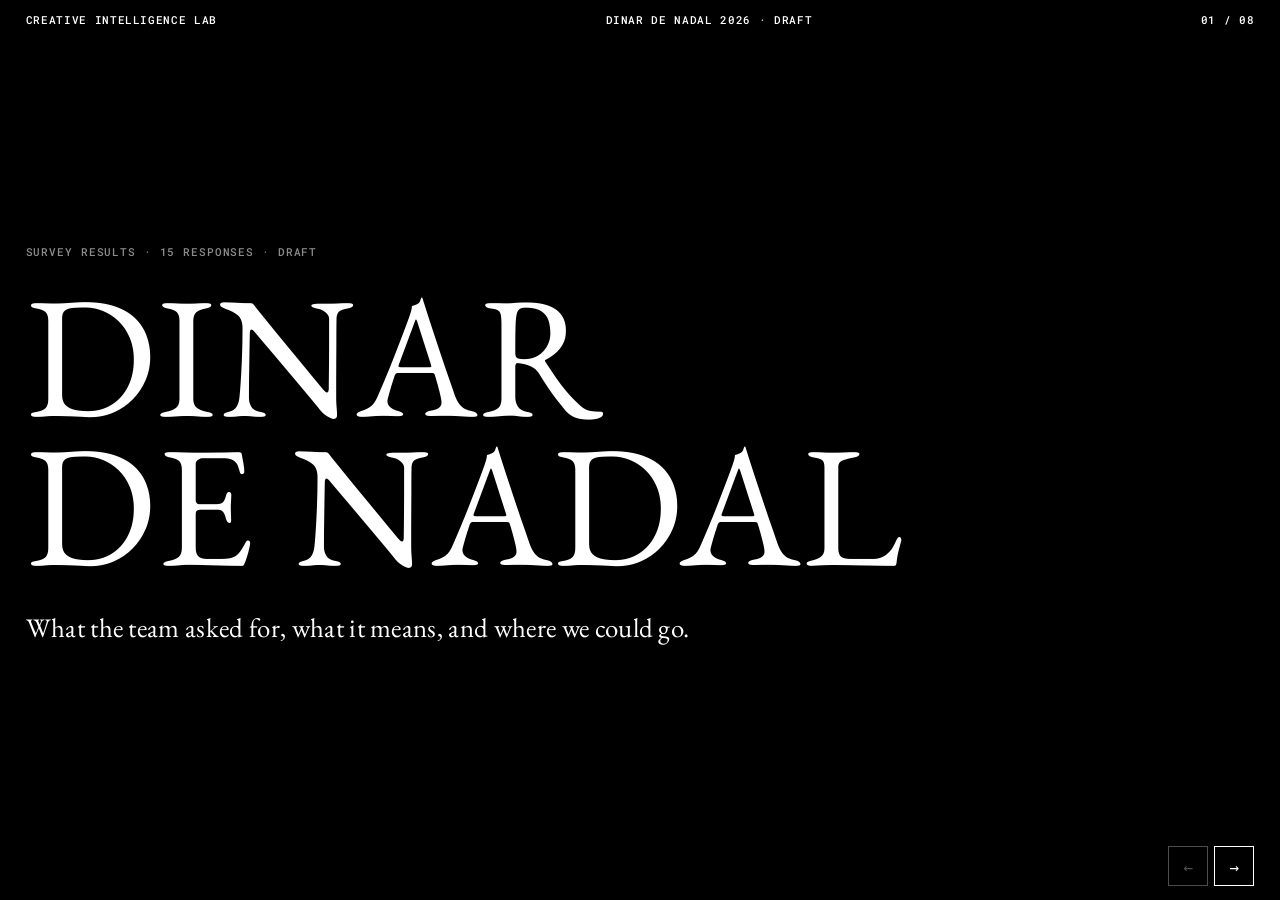
==== docs/index.html @ d39cf4d4 "Add survey pipeline and Christmas lunch deck - pipeline/process.py turns the form export into anonym" ====
<!doctype html>
<html lang="en">
<head>
  <meta charset="utf-8">
  <meta name="viewport" content="width=device-width, initial-scale=1">
  <title>Dinar de Nadal 2026</title>
  <meta name="description" content="Creative Intelligence Lab — Christmas lunch survey results and restaurant shortlist (draft).">
  <meta name="robots" content="noindex">
  <link rel="preconnect" href="https://fonts.googleapis.com">
  <link rel="preconnect" href="https://fonts.gstatic.com" crossorigin>
  <link href="https://fonts.googleapis.com/css2?family=EB+Garamond:ital,wght@0,400;0,500;1,400&family=Roboto+Mono:wght@400;500&display=swap" rel="stylesheet">
  <link rel="stylesheet" href="style.css">
</head>
<body>
  <!-- Intro: modelled on the lab website's loader — dive into a letter, tile burst, window opens -->
  <div id="intro" aria-hidden="true">
    <div class="intro-text"><p>CREATIVE<br>INTELL<span class="intro-stem">I</span>GENCE<br>LAB</p></div>
    <div class="intro-gallery">
      <i>03</i><i>XII</i><i>15</i><i>€</i><i></i><i>BCN</i><i>20</i><i></i><i>CIL</i><i>26</i><i>◯</i><i>✳</i>
    </div>
  </div>

  <header class="bar">
    <span>Creative Intelligence Lab</span>
    <span class="bar-mid">Dinar de Nadal 2026 · Draft</span>
    <span id="counter">01 / 01</span>
  </header>

  <main id="deck" aria-live="polite"></main>

  <nav class="controls" aria-label="Slide navigation">
    <button id="prev" type="button" aria-label="Previous slide">←</button>
    <button id="next" type="button" aria-label="Next slide">→</button>
  </nav>

  <noscript><p class="noscript">This presentation needs JavaScript.</p></noscript>
  <script src="deck.js"></script>
</body>
</html>
---- docs/style.css ----
/* Look & feel borrowed from creativeintelligencelab.bsc.es:
   pure black / white, a text serif for everything, tiny mono caps for chrome.
   The site's own serif (205TF Immortel Infra) is licensed, so EB Garamond stands in. */
:root {
  --font-a: "EB Garamond", "Immortel-Infra", Times, serif;
  --font-b: "Roboto Mono", ui-monospace, monospace;
  --black: #000;
  --white: #fff;
  --pad: max(16px, 2vw);
  --fg: var(--white);
  --bg: var(--black);
  --muted: rgba(255, 255, 255, .55);
  --rule: rgba(255, 255, 255, .22);
  --bar-dim: rgba(255, 255, 255, .38);
}

* { box-sizing: border-box; }
html, body { height: 100%; margin: 0; }
body {
  background: var(--black);
  color: var(--white);
  font-family: var(--font-a);
  letter-spacing: .02em;
  overflow: hidden;
  -webkit-font-smoothing: antialiased;
}
button { font: inherit; color: inherit; }
a { color: inherit; text-underline-offset: .18em; text-decoration-thickness: 1px; }

/* ---------- chrome ---------- */
.bar {
  position: fixed; inset: 0 0 auto 0; z-index: 20;
  display: flex; justify-content: space-between; gap: 1rem;
  padding: 14px var(--pad);
  font: 500 11px/1 var(--font-b); text-transform: uppercase; letter-spacing: .06em;
  color: var(--fg); mix-blend-mode: difference; /* stays legible on black and white slides */
  color: var(--white);
  pointer-events: none;
}
.controls {
  position: fixed; right: var(--pad); bottom: 14px; z-index: 20;
  display: flex; gap: 6px; mix-blend-mode: difference;
}
.controls button {
  width: 40px; height: 40px; border: 1px solid var(--white); background: transparent;
  color: var(--white); font: 16px var(--font-b); cursor: pointer; border-radius: 0;
}
.controls button:hover { background: var(--white); color: var(--black); }
.controls button:disabled { opacity: .3; cursor: default; background: transparent; color: var(--white); }

/* ---------- slides ---------- */
#deck { position: fixed; inset: 0; }
.slide {
  position: absolute; inset: 0;
  display: flex; flex-direction: column; /* .inner uses margin:auto so tall slides scroll instead of clipping */
  padding: 56px var(--pad) 68px;
  background: var(--bg); color: var(--fg);
  overflow-y: auto;
  opacity: 0; visibility: hidden;
  transform: scale(.985);
  transition: opacity .5s ease, transform .6s cubic-bezier(.2,.7,.2,1), visibility 0s .5s;
}
.slide.active { opacity: 1; visibility: visible; transform: none; transition-delay: 0s; }
.slide.light {
  --fg: var(--black); --bg: var(--white);
  --muted: rgba(0, 0, 0, .55); --rule: rgba(0, 0, 0, .18); --bar-dim: rgba(0, 0, 0, .28);
}
.inner { width: 100%; max-width: 1280px; margin: auto; }

.kicker {
  font: 500 11px/1.4 var(--font-b); text-transform: uppercase; letter-spacing: .08em;
  color: var(--muted); margin: 0 0 1.4rem;
}
h1, h2, h3 { font-weight: 400; margin: 0; }
.mega {
  font-size: clamp(56px, 13.5vw, 230px); line-height: .86; letter-spacing: .01em;
  text-transform: uppercase;
}
h2 { font-size: clamp(32px, min(5.2vw, 8vh), 76px); line-height: 1.02; margin-bottom: .45em; }
.lede { font-size: clamp(20px, 2.1vw, 30px); line-height: 1.25; max-width: 32em; margin: 1.2em 0 0; }
.small { font-size: 15px; line-height: 1.4; color: var(--muted); }
.mono { font-family: var(--font-b); font-size: 12px; text-transform: uppercase; letter-spacing: .06em; }
.centered { text-align: center; align-items: center; }

/* ---------- conclusions grid ---------- */
.facts {
  display: grid; grid-template-columns: repeat(auto-fit, minmax(210px, 1fr));
  border-top: 1px solid var(--rule); margin-top: 1rem;
}
.fact { padding: 1.1rem 1.2rem 1.4rem 0; border-bottom: 1px solid var(--rule); }
.fact .mono { color: var(--muted); }
.fact .big { font-size: clamp(30px, 3.4vw, 52px); line-height: 1.02; margin: .35em 0 .3em; }
.fact p { margin: 0; font-size: 17px; line-height: 1.35; color: var(--muted); }

/* ---------- bar charts (single series: magnitude, one ink) ---------- */
.two-col { display: grid; grid-template-columns: minmax(0, 5fr) minmax(0, 7fr); gap: 4vw; align-items: center; }
.chart { list-style: none; margin: 0; padding: 0; }
.chart li {
  display: grid; grid-template-columns: minmax(110px, 13em) 1fr 3.2em;
  align-items: center; gap: 14px; padding: 9px 0; border-bottom: 1px solid var(--rule);
  position: relative;
}
.chart .label { font-size: 19px; line-height: 1.15; }
.chart .track { height: 22px; position: relative; }
.chart .fill {
  position: absolute; inset: 0 auto 0 0; width: 0;
  background: var(--bar-dim); border-radius: 0 4px 4px 0;
  transition: width .9s cubic-bezier(.2,.7,.2,1);
}
.chart li.top .fill { background: var(--fg); }
.chart .value { font: 500 13px var(--font-b); text-align: right; }
.chart li:hover .label, .chart li:focus-visible .label { text-decoration: underline; text-underline-offset: .2em; }
.chart li:focus-visible { outline: 1px dashed var(--fg); outline-offset: 2px; }
.tip {
  position: fixed; z-index: 30; pointer-events: none;
  background: var(--white); color: var(--black); border: 1px solid var(--black);
  font: 12px/1.4 var(--font-b); padding: 6px 9px; max-width: 260px;
  opacity: 0; transition: opacity .12s;
}
.tip.show { opacity: 1; }
.note { margin-top: 1.1rem; }

/* ---------- restaurant shortlist ---------- */
.shortlist { display: grid; grid-template-columns: repeat(auto-fill, minmax(225px, 1fr)); gap: 0; border-top: 1px solid var(--rule); }
.resto { padding: .75rem 1rem .9rem 0; border-bottom: 1px solid var(--rule); display: flex; flex-direction: column; gap: .3rem; }
.resto h3 { font-size: 23px; line-height: 1.05; }
.resto .meta { font: 11px/1.5 var(--font-b); text-transform: uppercase; letter-spacing: .05em; color: var(--muted); }
.resto .row { font-size: 15px; line-height: 1.3; }
.resto .flag { font: 11px/1.4 var(--font-b); color: var(--muted); }
.resto .score { font: 500 11px var(--font-b); letter-spacing: .05em; }
.rank { font: 500 11px var(--font-b); color: var(--muted); }

.steps { counter-reset: s; list-style: none; padding: 0; margin: 0; border-top: 1px solid var(--rule); }
.steps li { counter-increment: s; display: grid; grid-template-columns: 3.2em 1fr; padding: .8rem 1.2rem .9rem 0; border-bottom: 1px solid var(--rule); font-size: clamp(19px, 1.8vw, 26px); line-height: 1.25; }
.steps li::before { content: counter(s, decimal-leading-zero); font: 500 12px/2.2 var(--font-b); color: var(--muted); }
.steps li span { display: block; font-size: 16px; color: var(--muted); margin-top: .2em; }

/* ---------- intro ----------
   Same choreography as the site's <b-loader>: a white field with the name;
   the camera dives into one letter until the screen is black; small tiles
   burst outwards; then a rectangular window opens onto the first slide. */
#intro {
  position: fixed; inset: 0; z-index: 50; overflow: hidden; cursor: pointer;
  background: var(--black);
}
.intro-text {
  position: absolute; left: 50%; top: 50%; transform: translate(-50%, -50%);
  background: var(--white); color: var(--black);
  box-shadow: 0 0 0 100vmax var(--white); /* the white field travels with the text */
}
.intro-text p {
  margin: 0; text-align: center; white-space: nowrap;
  font-size: clamp(36px, 5.4vw, 86px); line-height: .98; letter-spacing: .02em;
}
.intro-gallery {
  position: absolute; inset: -14vh -14vw;
  display: grid; grid-template-columns: repeat(4, 1fr); grid-template-rows: repeat(3, 1fr);
  place-items: center; opacity: 0; pointer-events: none;
}
.intro-gallery i {
  width: var(--tile, 3.4vw); height: var(--tile, 3.4vw);
  display: grid; place-items: center; font-style: normal;
  font: 500 calc(var(--tile, 3.4vw) * .26) / 1 var(--font-b); letter-spacing: .04em;
  background: var(--white); color: var(--black);
  will-change: transform;
}
.intro-gallery i:nth-child(3n+2) { background: transparent; color: var(--white); outline: 1px solid var(--white); outline-offset: -1px; }
#intro.gone { display: none; }

.noscript { position: fixed; inset: 40% 0 auto; text-align: center; }

@media (min-width: 900px) {
  .steps { display: grid; grid-template-columns: 1fr 1fr; }
}
@media (max-width: 760px) {
  .bar-mid { display: none; }
  .intro-gallery { grid-template-columns: repeat(3, 1fr); grid-template-rows: repeat(4, 1fr); --tile: 8vw; }
  .two-col { grid-template-columns: 1fr; gap: 1.4rem; }
  .chart li { grid-template-columns: minmax(90px, 9em) 1fr 2.8em; gap: 10px; }
  .chart .label { font-size: 16px; }
}
@media (prefers-reduced-motion: reduce) {
  .slide, .chart .fill { transition: none; }
  #intro { display: none; }
}
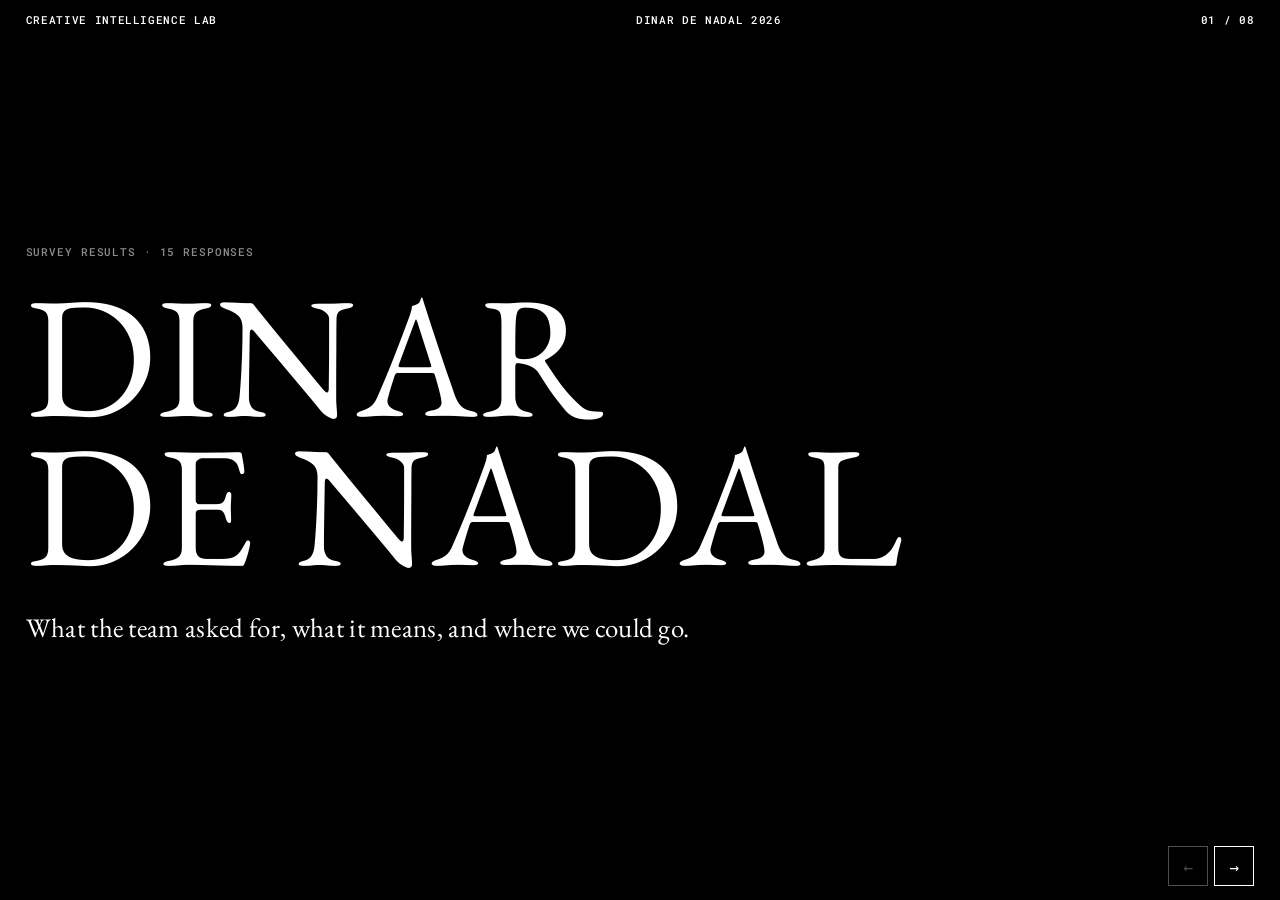
==== commit 701ad96d: "Add burton, pinkpanther and starwars themes; share deck chrome - themes.js holds each theme's wordin" ====
--- a/docs/index.html
+++ b/docs/index.html
@@ -1,39 +1,19 @@
 <!doctype html>
-<html lang="en">
+<html lang="en" data-theme="lab">
 <head>
   <meta charset="utf-8">
   <meta name="viewport" content="width=device-width, initial-scale=1">
   <title>Dinar de Nadal 2026</title>
-  <meta name="description" content="Creative Intelligence Lab — Christmas lunch survey results and restaurant shortlist (draft).">
+  <meta name="description" content="Creative Intelligence Lab — Christmas lunch survey results and restaurant shortlist.">
   <meta name="robots" content="noindex">
   <link rel="preconnect" href="https://fonts.googleapis.com">
   <link rel="preconnect" href="https://fonts.gstatic.com" crossorigin>
   <link href="https://fonts.googleapis.com/css2?family=EB+Garamond:ital,wght@0,400;0,500;1,400&family=Roboto+Mono:wght@400;500&display=swap" rel="stylesheet">
   <link rel="stylesheet" href="style.css">
 </head>
-<body>
-  <!-- Intro: modelled on the lab website's loader — dive into a letter, tile burst, window opens -->
-  <div id="intro" aria-hidden="true">
-    <div class="intro-text"><p>CREATIVE<br>INTELL<span class="intro-stem">I</span>GENCE<br>LAB</p></div>
-    <div class="intro-gallery">
-      <i>03</i><i>XII</i><i>15</i><i>€</i><i></i><i>BCN</i><i>20</i><i></i><i>CIL</i><i>26</i><i>◯</i><i>✳</i>
-    </div>
-  </div>
-
-  <header class="bar">
-    <span>Creative Intelligence Lab</span>
-    <span class="bar-mid">Dinar de Nadal 2026 · Draft</span>
-    <span id="counter">01 / 01</span>
-  </header>
-
-  <main id="deck" aria-live="polite"></main>
-
-  <nav class="controls" aria-label="Slide navigation">
-    <button id="prev" type="button" aria-label="Previous slide">←</button>
-    <button id="next" type="button" aria-label="Next slide">→</button>
-  </nav>
-
+<body data-root="">
   <noscript><p class="noscript">This presentation needs JavaScript.</p></noscript>
+  <script src="themes.js"></script>
   <script src="deck.js"></script>
 </body>
 </html>
--- a/docs/style.css
+++ b/docs/style.css
@@ -33,8 +33,7 @@
   display: flex; justify-content: space-between; gap: 1rem;
   padding: 14px var(--pad);
   font: 500 11px/1 var(--font-b); text-transform: uppercase; letter-spacing: .06em;
-  color: var(--fg); mix-blend-mode: difference; /* stays legible on black and white slides */
-  color: var(--white);
+  color: var(--white); mix-blend-mode: difference; /* stays legible on black and white slides */
   pointer-events: none;
 }
 .controls {
@@ -81,6 +80,8 @@
 .small { font-size: 15px; line-height: 1.4; color: var(--muted); }
 .mono { font-family: var(--font-b); font-size: 12px; text-transform: uppercase; letter-spacing: .06em; }
 .centered { text-align: center; align-items: center; }
+.centered .lede { margin-inline: auto; }
+.sub { margin: -.4em 0 1.2em; }
 
 /* ---------- conclusions grid ---------- */
 .facts {
@@ -107,7 +108,7 @@
   background: var(--bar-dim); border-radius: 0 4px 4px 0;
   transition: width .9s cubic-bezier(.2,.7,.2,1);
 }
-.chart li.top .fill { background: var(--fg); }
+.chart li.top .fill { background: var(--accent, var(--fg)); }
 .chart .value { font: 500 13px var(--font-b); text-align: right; }
 .chart li:hover .label, .chart li:focus-visible .label { text-decoration: underline; text-underline-offset: .2em; }
 .chart li:focus-visible { outline: 1px dashed var(--fg); outline-offset: 2px; }
@@ -127,13 +128,8 @@
 .resto .meta { font: 11px/1.5 var(--font-b); text-transform: uppercase; letter-spacing: .05em; color: var(--muted); }
 .resto .row { font-size: 15px; line-height: 1.3; }
 .resto .flag { font: 11px/1.4 var(--font-b); color: var(--muted); }
-.resto .score { font: 500 11px var(--font-b); letter-spacing: .05em; }
 .rank { font: 500 11px var(--font-b); color: var(--muted); }
 
-.steps { counter-reset: s; list-style: none; padding: 0; margin: 0; border-top: 1px solid var(--rule); }
-.steps li { counter-increment: s; display: grid; grid-template-columns: 3.2em 1fr; padding: .8rem 1.2rem .9rem 0; border-bottom: 1px solid var(--rule); font-size: clamp(19px, 1.8vw, 26px); line-height: 1.25; }
-.steps li::before { content: counter(s, decimal-leading-zero); font: 500 12px/2.2 var(--font-b); color: var(--muted); }
-.steps li span { display: block; font-size: 16px; color: var(--muted); margin-top: .2em; }
 
 /* ---------- intro ----------
    Same choreography as the site's <b-loader>: a white field with the name;
@@ -167,11 +163,11 @@
 .intro-gallery i:nth-child(3n+2) { background: transparent; color: var(--white); outline: 1px solid var(--white); outline-offset: -1px; }
 #intro.gone { display: none; }
 
+/* Theme canvas effect (fx.js): above slides, under the chrome */
+#fx { position: fixed; inset: 0; z-index: 15; pointer-events: none; }
+
 .noscript { position: fixed; inset: 40% 0 auto; text-align: center; }
 
-@media (min-width: 900px) {
-  .steps { display: grid; grid-template-columns: 1fr 1fr; }
-}
 @media (max-width: 760px) {
   .bar-mid { display: none; }
   .intro-gallery { grid-template-columns: repeat(3, 1fr); grid-template-rows: repeat(4, 1fr); --tile: 8vw; }
@@ -181,5 +177,5 @@
 }
 @media (prefers-reduced-motion: reduce) {
   .slide, .chart .fill { transition: none; }
-  #intro { display: none; }
+  #intro, #fx { display: none; }
 }
